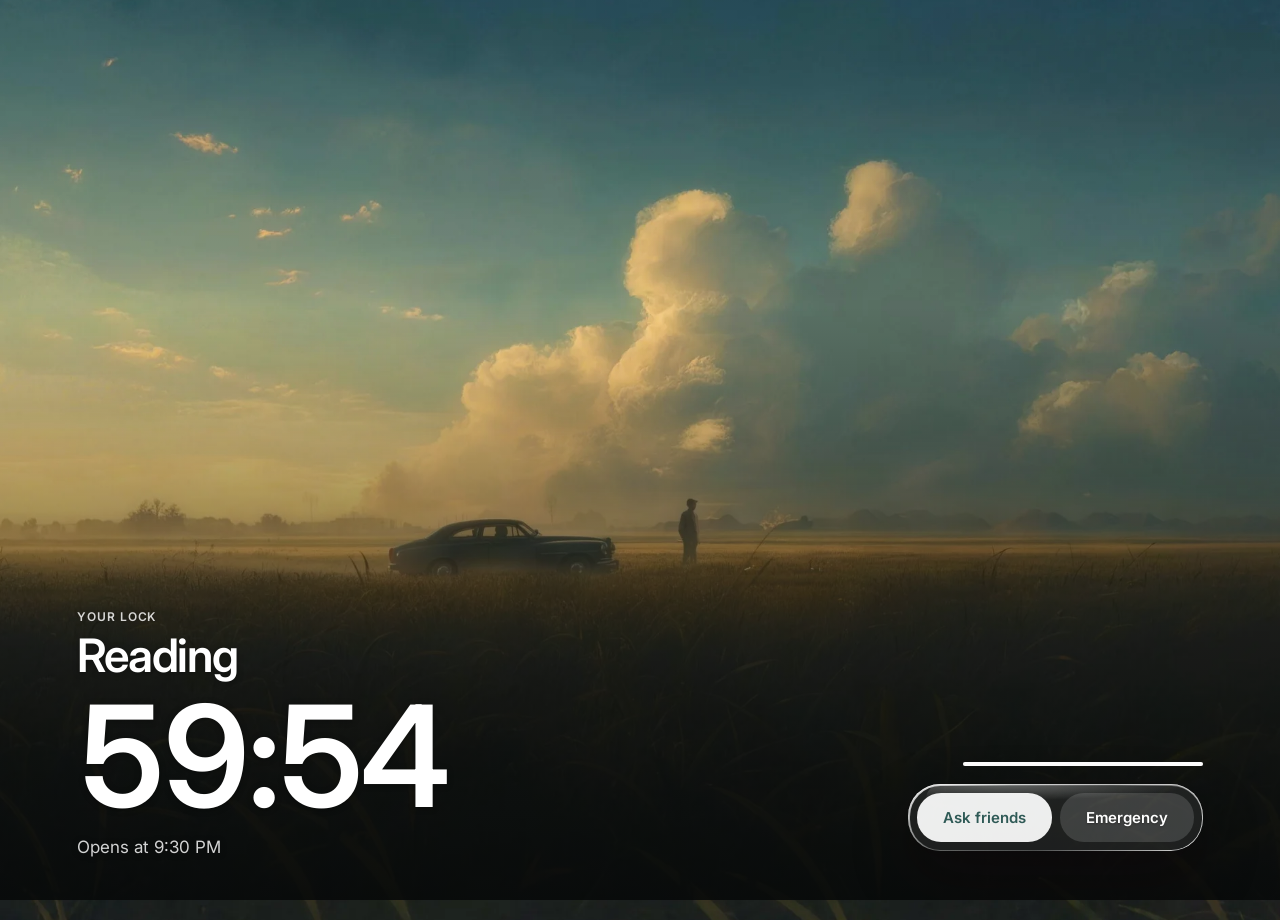
==== lockscreen/index.html @ cdede7be "Publish the site" ====
<!doctype html>
<html lang="en">
<head>
<meta charset="utf-8">
<meta http-equiv="Content-Security-Policy" content="default-src 'none'; script-src 'self'; style-src 'self'; font-src 'self'; img-src 'self' data:">
<title>Mast</title>
<link rel="stylesheet" href="fonts.css">
<link rel="stylesheet" href="glass.css">
<link rel="stylesheet" href="cover.css">
</head>
<body>
<!-- The lens behind liquid glass (glass.css): the middle almost still, the edges bent. -->
<svg width="0" height="0" style="position:absolute" aria-hidden="true">
  <filter id="lens" x="0" y="0" width="100%" height="100%" color-interpolation-filters="sRGB" primitiveUnits="objectBoundingBox">
    <feImage x="0" y="0" width="1" height="1" preserveAspectRatio="none" result="map" href="data:image/svg+xml;utf8,%3Csvg xmlns='http://www.w3.org/2000/svg' viewBox='0 0 100 100' preserveAspectRatio='none'%3E%3Cdefs%3E%3ClinearGradient id='r' x1='0' x2='1'%3E%3Cstop offset='0' stop-color='%23000'/%3E%3Cstop offset='1' stop-color='%23f00'/%3E%3C/linearGradient%3E%3ClinearGradient id='g' y1='0' y2='1' x1='0' x2='0'%3E%3Cstop offset='0' stop-color='%23000'/%3E%3Cstop offset='1' stop-color='%230f0'/%3E%3C/linearGradient%3E%3Cfilter id='b'%3E%3CfeGaussianBlur stdDeviation='5'/%3E%3C/filter%3E%3C/defs%3E%3Crect width='100' height='100' fill='url(%23r)'/%3E%3Crect width='100' height='100' fill='url(%23g)' style='mix-blend-mode:screen'/%3E%3Crect x='8' y='8' width='84' height='84' rx='18' fill='%23808000' filter='url(%23b)'/%3E%3C/svg%3E"/>
    <feDisplacementMap in="SourceGraphic" in2="map" scale="0.055" xChannelSelector="R" yChannelSelector="G"/>
  </filter>
</svg>
<div class="wall drift"></div>
<div class="shade"></div>
<!-- The picture, sharp and drifting slowly; what's happening at the bottom left; the time draining and the ways out at the bottom right. -->
<main class="cover" role="alertdialog" aria-labelledby="c-title" aria-describedby="c-detail">
  <!-- The day's verse; while the phone recites, the verse being recited, each new one rising into view. -->
  <figure class="verse lg deep" id="c-verse" hidden>
    <div class="reel" id="c-reel"></div>
  </figure>

  <section class="card">
    <p class="eyebrow" id="c-label"></p>
    <h1 id="c-title"></h1>
    <p class="big" id="c-time" role="timer"></p>
    <p class="detail" id="c-detail"></p>
    <p class="foot" id="c-foot"></p>
    <!-- Kept for the code that fills them; this look draws the time left as the line on the right. -->
    <div class="tube big-tube" id="c-tube" hidden><div class="liquid" id="c-liquid"></div></div>
    <div class="bookmark" id="c-bookmark" hidden><img src="img/bookmark.png" alt=""></div>
  </section>

  <aside class="side">
    <!-- Ask friends: scan with the phone, Messages opens with the link ready. -->
    <div class="panel lg deep" id="c-asked" hidden>
      <div class="qr" id="c-qr" aria-label="QR code to text your friends"></div>
      <div>
        <p class="confirm-q">Scan with your phone to text your friends</p>
        <p class="confirm-note" id="c-ask-note"></p>
      </div>
    </div>
    <!-- The week's one emergency: asked twice, because it might really be needed later. -->
    <div class="panel lg deep confirm" id="c-confirm" role="group" aria-labelledby="c-confirm-q" hidden>
      <p class="confirm-q" id="c-confirm-q">Are you sure you want to use it now?</p>
      <p class="confirm-note">You get one a week. You might actually need it later.</p>
      <div class="confirm-row">
        <button class="glass-button primary" id="c-keep" type="button">Keep the lock</button>
        <button class="glass-button" id="c-use" type="button">Use it now</button>
      </div>
    </div>
    <!-- The time left, as a line that drains. -->
    <div class="drain" id="c-drain" hidden><i id="c-drain-fill"></i></div>
    <nav class="dock lg" id="c-dock">
      <button class="glass-button primary" id="c-ask" type="button" hidden>Ask friends</button>
      <button class="glass-button" id="c-needed" type="button" hidden>Needed for this task</button>
      <button class="glass-button" id="c-more" type="button" hidden>Five more minutes</button>
      <button class="glass-button" id="c-limits" type="button" hidden>Change limits</button>
      <button class="glass-button" id="c-emergency" type="button" hidden>Emergency</button>
    </nav>
  </aside>
</main>
<script src="clock-830.js"></script>
<script src="cover.js"></script>
</body>
</html>
---- lockscreen/fonts.css ----
/* Bundled, so nothing is fetched at prayer time. Both fonts are under the SIL OFL (see fonts/). */

@font-face {
  font-family: 'Figtree';
  src: url('fonts/Figtree_400Regular.ttf') format('truetype');
  font-weight: 400;
}
@font-face {
  font-family: 'Figtree';
  src: url('fonts/Figtree_500Medium.ttf') format('truetype');
  font-weight: 500;
}
@font-face {
  font-family: 'Figtree';
  src: url('fonts/Figtree_600SemiBold.ttf') format('truetype');
  font-weight: 600;
}
@font-face {
  font-family: 'Figtree';
  src: url('fonts/Figtree_700Bold.ttf') format('truetype');
  font-weight: 700;
}
@font-face {
  font-family: 'Amiri Quran';
  src: url('fonts/AmiriQuran-Regular.ttf') format('truetype');
}

/* Kushu's stone palette, the same values as the phone app. */
:root {
  --card: #D9D4D3;
  --ground: #CEC9C8;
  --pill: #E4E0E0;
  --line: #D2CCCC;
  --ink: #282828;
  --ink-2: #4A4445;
  --muted: #5F5859;
  --dark: #282828;
  --dark-2: #303030;
  --dark-3: #3A3A3A;
  --on-dark: #F2EFEE;
  --on-dark-2: #D9D4D3;
  --on-dark-muted: #A6A0A1;
}
---- lockscreen/glass.css ----
/*
 * Kushu's look, shared by every window: the painting behind, liquid glass
 * on top, oxblood for what matters. Designed in docs/redesign/glass-v2.
 *
 * Liquid glass is nearly clear, a lens more than a frost: what's behind is
 * only lightly blurred and brightened, a bright rim catches the light at the
 * edges, and a soft highlight sits across the top.
 */

@font-face {
  font-family: 'Inter';
  src: url('fonts/Inter-Variable.ttf') format('truetype');
  font-weight: 100 900;
}

:root {
  /* What you press, and the breath of colour in the glass: the picture's own (blossom here, field below). */
  --oxblood: #6E1A24;
  --oxblood-deep: #4A0F17;
  --oxblood-light: #9B3340;
  --liquid-top: #B7505C;
  --tint: rgba(40, 16, 20, 0.22);
  --tint-strong: rgba(110, 26, 36, 0.58);
  --dot: #FF8A7A;
  --pill-body: rgba(60, 40, 42, 0.42);
  --wall: url('img/wall-blossom.webp');
  --wall-pos: center 38%;
  --cream: #F4EADB;
  --glass-ink: #FFFFFF;
  --glass-soft: rgba(255, 255, 255, 0.8);
  --milk-ink: #1D1416;
  --milk-soft: rgba(29, 20, 22, 0.6);
  /* Apple's own face on a Mac; Inter, its open cousin, everywhere else. */
  --display: -apple-system, 'SF Pro Display', 'Inter', system-ui, sans-serif;
  --text: -apple-system, 'SF Pro Text', 'Inter', system-ui, sans-serif;
}

/* The field: sea-teal from its sky, in place of the blossom's oxblood. */
:root[data-scene="field"] {
  --oxblood: #2F5A56;
  --oxblood-deep: #1F3E3B;
  --oxblood-light: #4E7F79;
  --liquid-top: #6FA39B;
  --tint: rgba(16, 30, 28, 0.24);
  --tint-strong: rgba(36, 70, 66, 0.6);
  --dot: #9FD3C7;
  --pill-body: rgba(34, 52, 50, 0.44);
  --wall: url('img/wall-field.webp');
  --wall-pos: center 62%;
}
:root[data-scene="field"] .bookmark img, :root[data-scene="field"] img.bookmark-img { content: url('img/bookmark-teal.png'); }

/* The picture, behind everything. */
.wall { position: fixed; inset: 0; z-index: -1; background: #2b2a29 var(--wall) var(--wall-pos) / cover no-repeat; }
.wall.blur { filter: blur(30px) saturate(115%); transform: scale(1.12); }
.wall.blur::after { content: ''; position: absolute; inset: 0; background: rgba(40, 10, 14, 0.22); }

.lg {
  position: relative;
  isolation: isolate;
  border-radius: 32px;
  color: var(--glass-ink);
  background: rgba(255, 255, 255, 0.08);
  -webkit-backdrop-filter: url(#lens) blur(2px) saturate(150%) brightness(1.08);
  backdrop-filter: url(#lens) blur(2px) saturate(150%) brightness(1.08);
  box-shadow: 0 24px 60px rgba(20, 5, 8, 0.28), 0 2px 8px rgba(20, 5, 8, 0.12),
              inset 0 0 0 1px rgba(255, 255, 255, 0.18), inset 0 1px 1px rgba(255, 255, 255, 0.65);
  text-shadow: 0 1px 3px rgba(0, 0, 0, 0.28);
}
.lg::before {
  content: ''; position: absolute; inset: 0; border-radius: inherit; padding: 1.5px; pointer-events: none; z-index: 1;
  background: linear-gradient(140deg, rgba(255,255,255,0.95), rgba(255,255,255,0.15) 28%, rgba(255,255,255,0.05) 55%, rgba(255,255,255,0.55) 85%, rgba(255,255,255,0.9));
  -webkit-mask: linear-gradient(#000 0 0) content-box, linear-gradient(#000 0 0);
  -webkit-mask-composite: xor; mask-composite: exclude;
}
.lg::after {
  content: ''; position: absolute; left: 6%; right: 6%; top: 0; height: 45%; border-radius: inherit; pointer-events: none; z-index: 0;
  background: radial-gradient(120% 90% at 30% 0%, rgba(255,255,255,0.3), rgba(255,255,255,0) 60%);
}
.lg > * { position: relative; z-index: 2; }
/* Over a blurred painting the glass can be a little more solid, for reading. */
.lg.deep { background: rgba(255, 255, 255, 0.12); -webkit-backdrop-filter: url(#lens) blur(12px) saturate(150%) brightness(1.08); backdrop-filter: url(#lens) blur(12px) saturate(150%) brightness(1.08); }
/* Milky glass for lists to read: light, with dark text. */
.lg.milk {
  color: var(--milk-ink); text-shadow: none;
  background: rgba(255, 250, 244, 0.66);
  -webkit-backdrop-filter: blur(22px) saturate(140%); backdrop-filter: blur(22px) saturate(140%);
}
.lg.milk::after { background: radial-gradient(120% 90% at 30% 0%, rgba(255,255,255,0.55), rgba(255,255,255,0) 60%); }

/* The leather bookmark (the photo, cut out), hanging off a card's top edge. */
.bookmark { position: absolute; top: 0; width: 46px; z-index: 3; pointer-events: none; filter: drop-shadow(0 10px 14px rgba(40, 8, 12, 0.45)); }
.bookmark img { width: 100%; display: block; }

/* A glass tube, the oxblood draining as the time runs out. */
.tube {
  position: relative; overflow: hidden; border-radius: 999px;
  background: linear-gradient(90deg, rgba(255,255,255,0.45), rgba(255,255,255,0.06) 45%, rgba(255,255,255,0.22));
  box-shadow: inset 0 0 0 1px rgba(255,255,255,0.65), inset 0 3px 8px rgba(0,0,0,0.18);
}
.tube::after { content: ''; position: absolute; top: 8px; bottom: 8px; left: 20%; width: 13%; border-radius: 9px; background: rgba(255,255,255,0.7); z-index: 3; }
.liquid {
  position: absolute; left: 0; right: 0; bottom: 0; height: 0;
  background: linear-gradient(90deg, var(--oxblood-light), var(--oxblood) 60%, var(--oxblood-deep));
  transition: height 1200ms ease;
}
.liquid::before { content: ''; position: absolute; left: -20%; right: -20%; top: -4px; height: 8px; border-radius: 50%; background: var(--liquid-top); }
.liquid.empty::before { display: none; }

.capsule { display: inline-flex; align-items: center; gap: 10px; border-radius: 999px; padding: 11px 22px; font-size: 15px; font-weight: 600; }
.eyebrow { font-size: 12px; letter-spacing: 0.08em; text-transform: uppercase; font-weight: 600; color: var(--glass-soft); margin: 0; }
.milk .eyebrow { color: var(--milk-soft); }

/* Buttons on glass: white is the one to press, clear glass the rest. */
.glass-button {
  border: 0; border-radius: 24px; padding: 15px 26px; cursor: pointer;
  font: 600 15px var(--text); color: #fff; background: rgba(255, 255, 255, 0.14);
  text-shadow: 0 1px 2px rgba(0, 0, 0, 0.25);
}
.glass-button:hover { background: rgba(255, 255, 255, 0.22); }
.glass-button.primary { background: rgba(255, 255, 255, 0.92); color: var(--oxblood); text-shadow: none; }
.glass-button.primary:hover { background: #fff; }
.glass-button:disabled { opacity: 0.55; cursor: default; }
---- lockscreen/cover.css ----
/*
 * The lock screen: the picture sharp and drifting slowly, a shade that darkens toward the bottom,
 * what's happening at the bottom left, the time left as a draining line and the ways out at the
 * bottom right. Shared look in glass.css.
 */

* { box-sizing: border-box; }
html { background: #2b2a29; }
/* The body stays clear, so the picture (z-index -1) shows through it. */
html, body {
  margin: 0;
  height: 100%;
  color: #fff;
  font-family: var(--text);
  overflow: hidden;
  user-select: none;
}
button { font-family: inherit; }
[hidden] { display: none !important; }

/* The picture, a little larger than the screen so it can drift without its edges showing. */
.wall.drift { inset: -4%; animation: drift 60s ease-in-out infinite alternate; }
@keyframes drift { from { transform: scale(1.02) translate(0, 0); } to { transform: scale(1.08) translate(-1.5%, -1%); } }
.shade { position: fixed; inset: 0; z-index: -1; pointer-events: none; background: linear-gradient(180deg, rgba(8, 14, 16, 0.18) 0%, rgba(8, 14, 16, 0) 34%, rgba(8, 10, 10, 0.5) 66%, rgba(6, 8, 8, 0.86) 100%); }
@media (prefers-reduced-motion: reduce) { .wall.drift { animation: none; } }

.cover {
  height: 100%;
  padding: 6vh 6vw 7vh;
  display: grid;
  grid-template-columns: 1fr auto;
  grid-template-rows: 1fr auto;
  column-gap: 40px;
}
/* Each time it arrives, while the window fades in: the words and the ways out rise into place. */
.cover.arrive .card, .cover.arrive .side { animation: in 900ms cubic-bezier(.2, .8, .2, 1) 150ms both; }
@keyframes in { from { opacity: 0; transform: translateY(14px); } to { opacity: 1; transform: none; } }

/* What's happening: no card, just words on the picture. */
.card { grid-column: 1; grid-row: 2; align-self: end; min-width: 0; text-shadow: 0 1px 6px rgba(0, 0, 0, 0.35); }
.card .eyebrow { color: rgba(255, 255, 255, 0.82); }
h1 { margin: 8px 0 0; font-family: var(--display); font-weight: 600; font-size: clamp(30px, 3.6vw, 52px); line-height: 1.04; letter-spacing: -0.03em; }
.big { margin: 6px 0 0; font-family: var(--display); font-weight: 600; font-size: clamp(72px, 11vw, 150px); line-height: 1; letter-spacing: -0.05em; font-variant-numeric: tabular-nums; }
.detail { margin: 10px 0 0; font-size: 17px; color: rgba(255, 255, 255, 0.82); }
.foot { margin: 6px 0 0; font-size: 14px; color: rgba(255, 255, 255, 0.7); }
.foot:empty { display: none; }

/* The ways out, and the time left above them. */
.side { grid-column: 2; grid-row: 2; align-self: end; display: flex; flex-direction: column; align-items: flex-end; gap: 18px; padding-bottom: 6px; }
.drain { width: 240px; height: 4px; border-radius: 2px; background: rgba(255, 255, 255, 0.24); overflow: hidden; }
.drain i { display: block; height: 100%; width: 100%; background: #fff; transition: width 1200ms ease; }
.dock { border-radius: 32px; padding: 9px; display: flex; gap: 8px; }
.dock:not(:has(button:not([hidden]))) { display: none; }
button:focus-visible { outline: 2px solid #fff; outline-offset: 3px; }

.panel { border-radius: 28px; padding: 22px 26px; display: flex; align-items: center; gap: 20px; max-width: 520px; }
.confirm { flex-direction: column; text-align: center; gap: 8px; }
.confirm-q { margin: 0; font-size: 18px; font-weight: 600; }
.confirm-note { margin: 4px 0 0; font-size: 14px; color: var(--glass-soft); }
.confirm-row { display: flex; gap: 10px; margin-top: 10px; }
.qr { width: 150px; height: 150px; padding: 10px; background: #fff; border-radius: 16px; flex: none; }
.qr svg { width: 100%; height: 100%; display: block; }

/* The verse, only while the phone recites: at the top, over the picture. */
.verse {
  grid-column: 1 / -1; grid-row: 1; align-self: start; justify-self: center;
  width: min(620px, calc(100vw - 64px));
  margin: 0;
  border-radius: 28px;
  overflow: hidden;
  user-select: text;
  transition: height 600ms cubic-bezier(.3, .7, .2, 1);
  display: none;
}
body.reciting .verse { display: block; }
/* Verses stacked; a new one comes in below and the stack slides up to it. */
.reel { display: flex; flex-direction: column; }
.reel.sliding { transition: transform 900ms cubic-bezier(.45, .05, .25, 1); }
.verse-item { display: flex; flex-direction: column; gap: 10px; padding: 22px 28px; text-align: center; }
.verse-item + .verse-item { opacity: 0.35; transition: opacity 900ms ease; }
.reel.sliding .verse-item + .verse-item { opacity: 1; }
.reel.sliding .verse-item:first-child { opacity: 0; transition: opacity 700ms ease; }
.arabic { margin: 0; font-family: 'Amiri Quran', serif; font-size: 26px; line-height: 54px; }
.english { margin: 0; font-size: 15px; line-height: 23px; color: var(--glass-soft); }
figcaption { font-size: 12px; font-weight: 600; color: var(--glass-soft); }

/* A narrow window (or a small screen): the ways out under the words. */
@media (max-width: 760px) {
  .cover { grid-template-columns: 1fr; grid-template-rows: 1fr auto auto; row-gap: 22px; }
  .side { grid-column: 1; grid-row: 3; align-items: flex-start; }
}
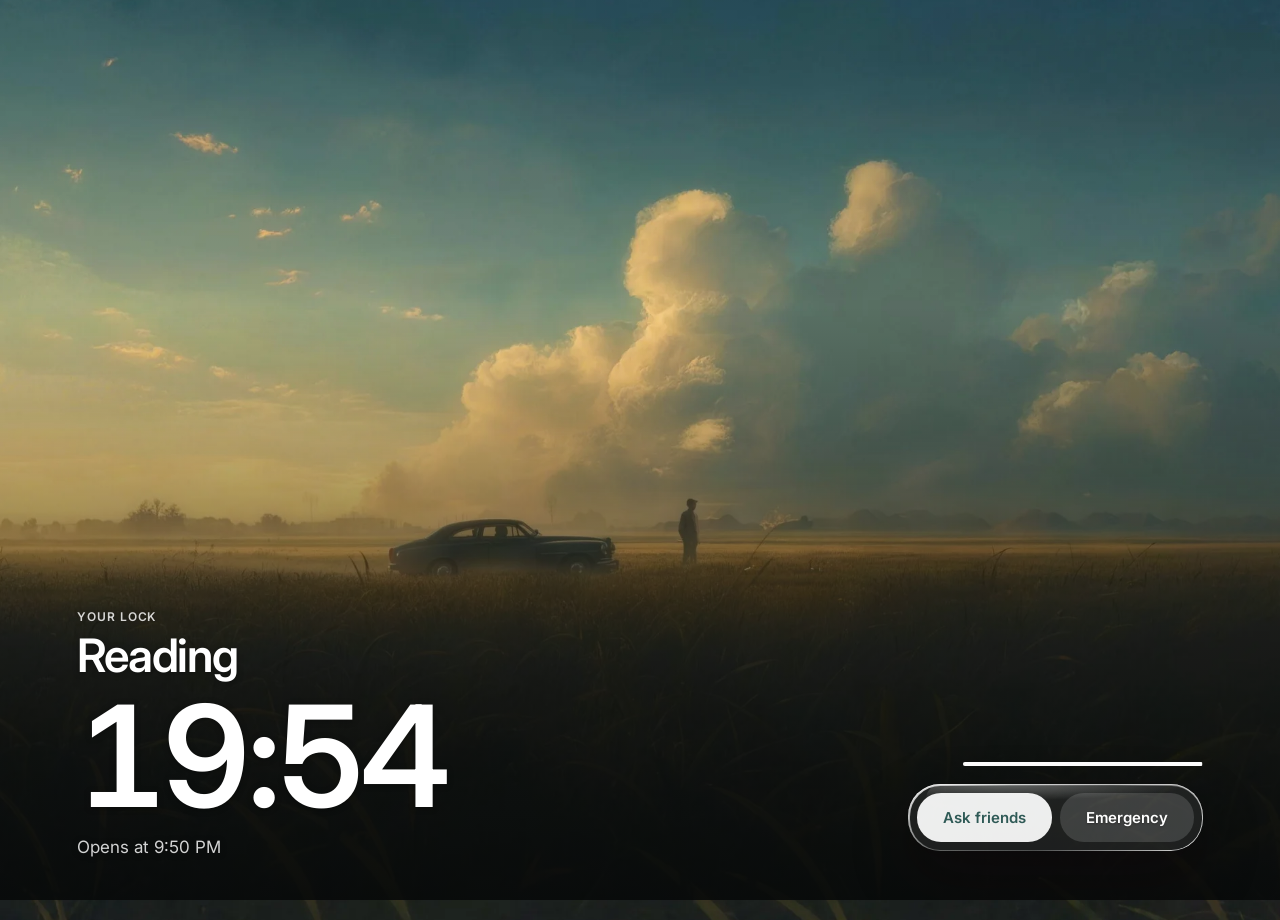
==== commit 3d3f9d41: "Publish the site" ====
--- a/lockscreen/index.html
+++ b/lockscreen/index.html
@@ -65,7 +65,7 @@
     </nav>
   </aside>
 </main>
-<script src="clock-830.js"></script>
+<script src="clock-830.js?v=1792678283"></script>
 <script src="cover.js"></script>
 </body>
 </html>
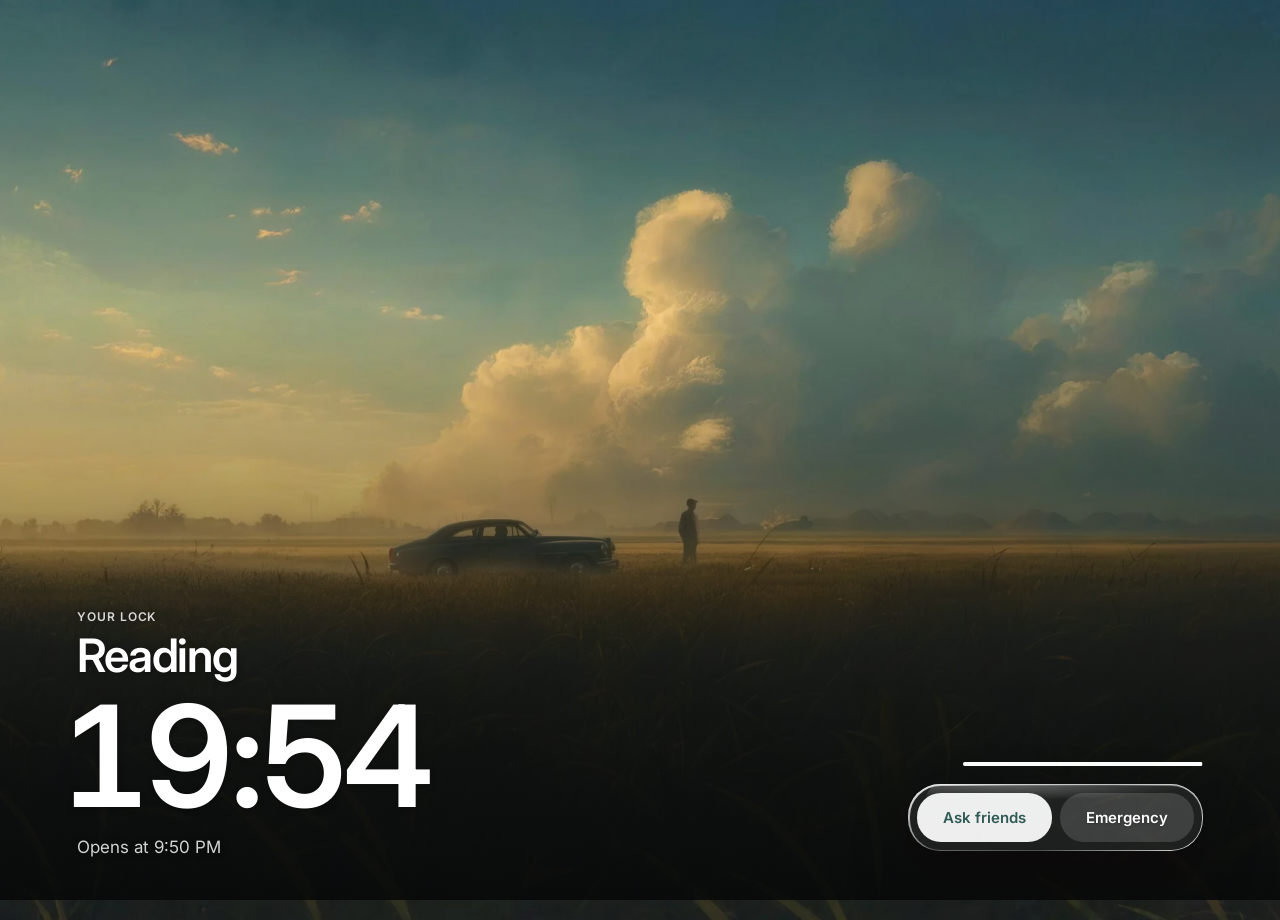
==== commit eefaafb0: "Publish the site" ====
--- a/lockscreen/index.html
+++ b/lockscreen/index.html
@@ -6,7 +6,7 @@
 <title>Mast</title>
 <link rel="stylesheet" href="fonts.css">
 <link rel="stylesheet" href="glass.css">
-<link rel="stylesheet" href="cover.css">
+<link rel="stylesheet" href="cover.css?v=1792680866">
 </head>
 <body>
 <!-- The lens behind liquid glass (glass.css): the middle almost still, the edges bent. -->
@@ -65,7 +65,7 @@
     </nav>
   </aside>
 </main>
-<script src="clock-830.js?v=1792678283"></script>
-<script src="cover.js"></script>
+<script src="clock-830.js?v=1792679131"></script>
+<script src="cover.js?v=1792680866"></script>
 </body>
 </html>
--- a/lockscreen/cover.css
+++ b/lockscreen/cover.css
@@ -41,6 +41,10 @@
 .card .eyebrow { color: rgba(255, 255, 255, 0.82); }
 h1 { margin: 8px 0 0; font-family: var(--display); font-weight: 600; font-size: clamp(30px, 3.6vw, 52px); line-height: 1.04; letter-spacing: -0.03em; }
 .big { margin: 6px 0 0; font-family: var(--display); font-weight: 600; font-size: clamp(72px, 11vw, 150px); line-height: 1; letter-spacing: -0.05em; font-variant-numeric: tabular-nums; }
+/* Lined up with the words above and below it: digits start a little in from their edge (about 0.03em), and a
+   leading 1, centred in a digit-wide slot, a lot more (0.12em), so the number is pulled left to meet them. */
+.big { margin-left: -0.03em; }
+.big.lead-1 { margin-left: -0.12em; }
 .detail { margin: 10px 0 0; font-size: 17px; color: rgba(255, 255, 255, 0.82); }
 .foot { margin: 6px 0 0; font-size: 14px; color: rgba(255, 255, 255, 0.7); }
 .foot:empty { display: none; }
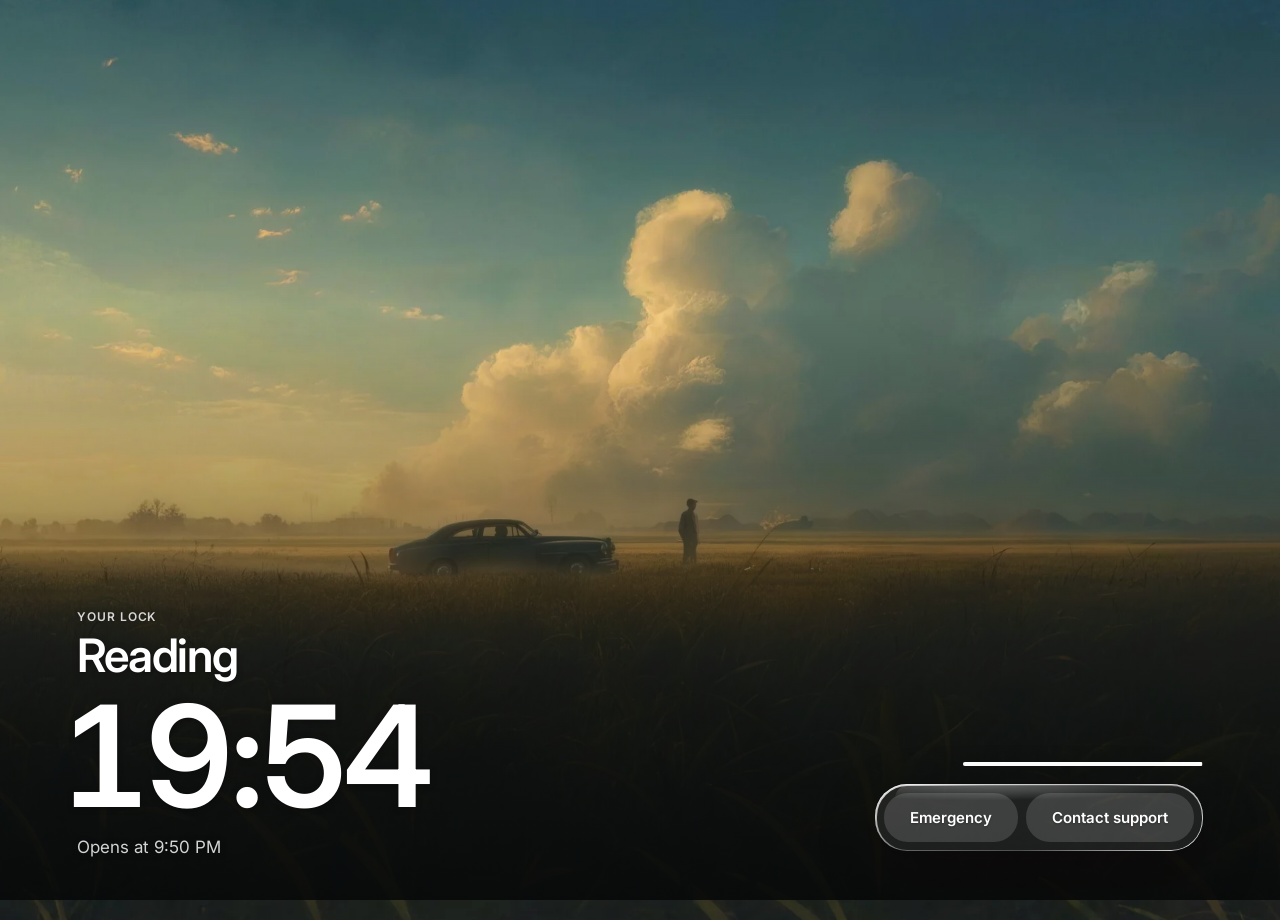
==== commit 58062edc: "Publish the site" ====
--- a/lockscreen/index.html
+++ b/lockscreen/index.html
@@ -2,11 +2,11 @@
 <html lang="en">
 <head>
 <meta charset="utf-8">
-<meta http-equiv="Content-Security-Policy" content="default-src 'none'; script-src 'self'; style-src 'self'; font-src 'self'; img-src 'self' data:">
+<meta http-equiv="Content-Security-Policy" content="default-src 'none'; script-src 'self'; style-src 'self'; font-src 'self'; img-src 'self' data:; media-src https:">
 <title>Mast</title>
 <link rel="stylesheet" href="fonts.css">
 <link rel="stylesheet" href="glass.css">
-<link rel="stylesheet" href="cover.css?v=1792680866">
+<link rel="stylesheet" href="cover.css?v=1792930077">
 </head>
 <body>
 <!-- The lens behind liquid glass (glass.css): the middle almost still, the edges bent. -->
@@ -41,9 +41,28 @@
     <div class="panel lg deep" id="c-asked" hidden>
       <div class="qr" id="c-qr" aria-label="QR code to text your friends"></div>
       <div>
-        <p class="confirm-q">Scan with your phone to text your friends</p>
+        <p class="confirm-q">Scan with your phone to ask your friends</p>
         <p class="confirm-note" id="c-ask-note"></p>
       </div>
+    </div>
+    <!-- Contact support: how long, why, and anything that shows it. A yes opens 5 minutes later. -->
+    <div class="panel lg deep support" id="c-support-panel" hidden>
+      <form id="c-support-form">
+        <p class="confirm-q">How long do you need?</p>
+        <div class="support-mins" id="c-support-mins" role="radiogroup" aria-label="Minutes">
+          <button type="button" class="glass-button" data-m="5">5 min</button>
+          <button type="button" class="glass-button" data-m="10">10 min</button>
+          <button type="button" class="glass-button" data-m="15">15 min</button>
+          <button type="button" class="glass-button" data-m="30">30 min</button>
+        </div>
+        <textarea id="c-support-reason" maxlength="280" rows="2" placeholder="Why do you need out?"></textarea>
+        <textarea id="c-support-evidence" maxlength="1000" rows="2" placeholder="Anything that shows it (optional)"></textarea>
+        <div class="confirm-row">
+          <button class="glass-button" id="c-support-cancel" type="button">Cancel</button>
+          <button class="glass-button primary" id="c-support-send" type="submit">Send to support</button>
+        </div>
+      </form>
+      <p class="confirm-note" id="c-support-note"></p>
     </div>
     <!-- The week's one emergency: asked twice, because it might really be needed later. -->
     <div class="panel lg deep confirm" id="c-confirm" role="group" aria-labelledby="c-confirm-q" hidden>
@@ -62,10 +81,12 @@
       <button class="glass-button" id="c-more" type="button" hidden>Five more minutes</button>
       <button class="glass-button" id="c-limits" type="button" hidden>Change limits</button>
       <button class="glass-button" id="c-emergency" type="button" hidden>Emergency</button>
+      <button class="glass-button" id="c-support" type="button" hidden>Contact support</button>
+      <button class="glass-button primary" id="c-end-preview" type="button" hidden>End preview</button>
     </nav>
   </aside>
 </main>
-<script src="clock-830.js?v=1792679131"></script>
-<script src="cover.js?v=1792680866"></script>
+<script src="clock-830.js?v=1792930077"></script>
+<script src="cover.js?v=1792930077"></script>
 </body>
 </html>
--- a/lockscreen/cover.css
+++ b/lockscreen/cover.css
@@ -58,6 +58,12 @@
 button:focus-visible { outline: 2px solid #fff; outline-offset: 3px; }
 
 .panel { border-radius: 28px; padding: 22px 26px; display: flex; align-items: center; gap: 20px; max-width: 520px; }
+.panel.support { flex-direction: column; align-items: stretch; gap: 10px; width: min(520px, 100%); }
+.panel.support form { display: flex; flex-direction: column; gap: 10px; }
+.support-mins { display: flex; gap: 8px; flex-wrap: wrap; }
+.support-mins [aria-pressed="true"] { background: #fff; color: #1d1d1f; }
+.panel.support textarea { font: inherit; font-size: 15px; color: #fff; background: rgba(255, 255, 255, .12); border: 1px solid rgba(255, 255, 255, .25); border-radius: 14px; padding: 10px 12px; resize: none; outline: none; }
+.panel.support textarea::placeholder { color: rgba(255, 255, 255, .55); }
 .confirm { flex-direction: column; text-align: center; gap: 8px; }
 .confirm-q { margin: 0; font-size: 18px; font-weight: 600; }
 .confirm-note { margin: 4px 0 0; font-size: 14px; color: var(--glass-soft); }
@@ -65,18 +71,17 @@
 .qr { width: 150px; height: 150px; padding: 10px; background: #fff; border-radius: 16px; flex: none; }
 .qr svg { width: 100%; height: 100%; display: block; }
 
-/* The verse, only while the phone recites: at the top, over the picture. */
+/* The verse: in the middle of the screen, over the picture; while the phone recites, the verse being recited. */
 .verse {
-  grid-column: 1 / -1; grid-row: 1; align-self: start; justify-self: center;
+  grid-column: 1 / -1; grid-row: 1; align-self: center; justify-self: center;
   width: min(620px, calc(100vw - 64px));
   margin: 0;
   border-radius: 28px;
   overflow: hidden;
   user-select: text;
   transition: height 600ms cubic-bezier(.3, .7, .2, 1);
-  display: none;
 }
-body.reciting .verse { display: block; }
+.verse[hidden] { display: none; }
 /* Verses stacked; a new one comes in below and the stack slides up to it. */
 .reel { display: flex; flex-direction: column; }
 .reel.sliding { transition: transform 900ms cubic-bezier(.45, .05, .25, 1); }
